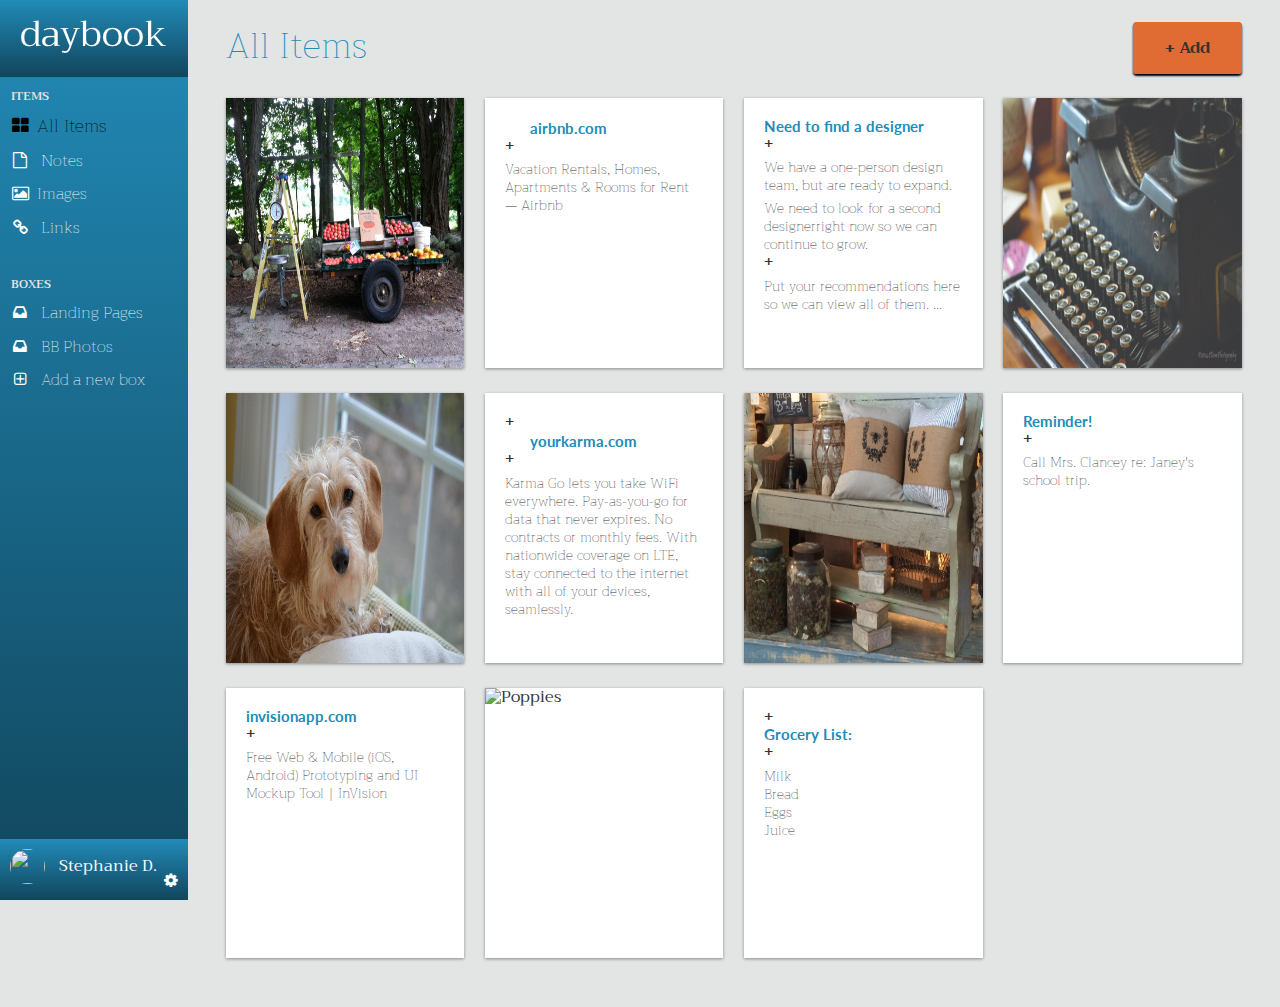
==== dashboard.html @ ded19042 "Dashboard Javascript completed" ====
<!DOCTYPE html>
 <html lang="en-us">
 <head>
   <meta http-equiv="X-UA-Compatible" content="IE=Edge">
   <meta name="viewport" content="width=device-width, initial-scale=1">
   <meta charset="UTF-8">
 
   <title>Dashboard | DayBook</title>
 
   <!-- Google Fonts -->
   <link href="https://fonts.googleapis.com/css?family=Trirong:300,400,400i,600,700" rel="stylesheet">
   <link href="https://fonts.googleapis.com/css?family=Puritan:400,400i,700" rel="stylesheet">
   <link href="https://fonts.googleapis.com/css?family=Lato" rel="stylesheet">
 
   <!-- CSS -->
   <link rel="stylesheet" href="css/normalize.css">
   <link rel="stylesheet" href="css/style.css">
   <link rel="stylesheet" href="css/font-awesome.css">
   <link rel="stylesheet" href="https://cdnjs.cloudflare.com/ajax/libs/animate.css/3.5.2/   
              animate.min.css">
   <link rel="stylesheet" href="css/dropit.css">

 
 </head>
 
 <body class="dashboard">

  <!-- RESPONSIVE NAV -->
    <a class="hamburger" id="menu" href="#">&#9776;</a>
   <!-- LEFT NAV -->
   <nav id="left-nav" class="left-nav">
     <a href="#" class="site-logo"><img src="images/site-logo.png" /></a>
     <div class="items">
       <p>Items</p>
       <ul>
       <div class="active">
         <li><a href="#"><i class="fa fa-th-large"></i>All Items</a></li>
       </div>
         <li><a href="#"><i class="fa fa-file-o"></i> Notes</a></li>
         <li><a href="imagepage.html"><i class="fa fa-picture-o"></i>Images</a></li>
         <li><a href="#"><i class="fa fa-link"></i> Links</a></li>
       </ul>
       <p>Boxes</p>
       <ul>
         <li><a href="#"><i class="fa fa-inbox"></i> Landing Pages</a></li>
         <li><a href="#"><i class="fa fa-inbox"></i> BB Photos</a></li>
         <li><a href="#"><i class="fa fa-plus-square-o"></i> Add a new box</a></li>
       </ul>
     </div>

<!-- Settings Dropdown -->
     <div class="settings">
     <img src="https://s3.amazonaws.com/uifaces/faces/twitter/adellecharles/128.jpg">
     <p>Stephanie D.</p>
     <ul class="menu settings-btn dropit-inverse">
            <li>
              <a href="#"><i class="fa fa-cog"></i></a>
              <ul>
                  <li><a href="#"><i class="fa fa-cog">&nbsp&nbsp</i>Settings</a></li>
                  <li><a href="#"><i class="fa fa-group">&nbsp&nbsp</i>Collaborators</a></li>
                  <li><a href="#"><i class="fa fa-sign-out">&nbsp&nbsp</i>Sign Out</a></li>
              </ul>
            </li>
          </ul>
  </div>
  </nav>

<main role="main">

   <!-- Content -->
   <section class="content">
     <div class="container">
       <div class="header">
         <h1>All Items</h1>
        
         <ul class="menu">
            <li>
              <a href="#" class="btn">+ Add</a>
              <ul>
                  <li><a href="#"><i class="fa fa-file-o">&nbsp&nbsp</i> Note</a></li>
                  <li><a href="#"><i class="fa fa-picture-o">&nbsp&nbsp</i> Image</a></li>
                  <li><a href="#"><i class="fa fa-link">&nbsp&nbsp</i> Link</a></li>
              </ul>
            </li>
          </ul>
       </div>
     </div>
     <div class="container">
       <div class="content-item">
         <div class="item-box">
            <img src="images/vegcart.jpg" alt="Vegetable Cart">
         </div>
       </div>
       <div class="content-item">
         <div class="item-box">
         <h2><img class="favicon" src="https://www.airbnb.com/favicon.ico"> <a href="#">airbnb.com</a></h2>
+         <p>Vacation Rentals, Homes, Apartments &amp; Rooms for Rent &mdash; Airbnb</p>
         </div>
       </div>
       <div class="content-item">
         <div class="item-box">
          <h2><a href="#">Need to find a designer</a></h2>
+          <p>We have a one-person design team, but are ready to expand.</p>
           <p> We need to look for a second designerright now so we can continue to grow.</p>
+          <p>Put your recommendations here so we can view all of them. ...</p>
         </div>
       </div>
       <div class="content-item">
         <div class="item-box">
         <img src="images/vintagetype.jpg" alt="Vintage Typewriter">
         </div>
       </div>
       <div class="content-item">
         <div class="item-box">
         <img src="images/abbydorr.jpg" alt="Cute Puppy">
         </div>
       </div>
       <div class="content-item">
         <div class="item-box">
         +          <h2><img class="favicon" src="https://www.yourkarma.com/favicon.ico"> <a href="#">yourkarma.com</a></h2>
+          <p>Karma Go lets you take WiFi everywhere. Pay-as-you-go for data that never expires.
              No contracts or monthly fees. With nationwide coverage on LTE, stay connected to the internet with all of your devices, seamlessly.</p>
         </div>
       </div>
       <div class="content-item">
         <div class="item-box">
         <img src="images/bench.jpg" alt="Bench">
         </div>
       </div>
       <div class="content-item">
         <div class="item-box">
         <h2><a href="#">Reminder!</a></h2>
+          <p>Call Mrs. Clancey re: Janey's school trip.</p>
         </div>
       </div>
       <div class="content-item">
         <div class="item-box">
         <h2><a href="https://www.invisionapp.com"> <a href="#">invisionapp.com</a></h2>
+          <p>Free Web &amp; Mobile (iOS, Android) Prototyping and UI Mockup Tool | InVision</p>
         </div>
       </div>
       <div class="content-item">
         <div class="item-box">
         <img src="images/poppies.jpg" alt="Poppies">
         </div>
       </div>
       <div class="content-item">
          <div class="item-box">
+          <h2><a href="#">Grocery List:</a></h2>
+          <p>Milk<br>Bread<br>Eggs<br>Juice</p>
          </div>
        </div>
     </div>
   </section>
 </main>
    <script src="js/jquery-3.2.0.min.js"></script>
   <script src="js/dropit.js"></script>
   <script type="text/javascript">
     $(".menu").dropit();
     $( "#menu" ).click(function() {
         $("#left-nav").toggleClass("open", 200);
     });
   </script>
 </body>
 </html>
---- css/style.css ----
html, body{
   overflow-x: hidden;
 }
 body {
   font-family: Trirong, Helvetica, Puritan, Arial, sans-serif;
   color:#333333;
 }
 h1, h2, h3, h4, h5, h6 {
   font-family: 'Trirong', serif;
 }
 h2 {
   font-size:28px;
   font-weight: normal;
   margin-bottom: 5px;
 }
 p {
   font-size:16px;
   line-height: 19px;
   font-weight: 100;
 }


 /* GRID */
 .container {
   margin-right: auto;
   margin-left: auto;
   padding-left: 15px;
   padding-right: 15px;
   position: relative;
 }
 .container:before,
 .container:after {
   content: " ";
   display: table;
 }
 .container:after {
   clear: both;
 }
 .one-half, .one-third, .one-fourth {
   width:96%;
   float:left;
   position:relative;
   min-height: 1px;
   margin:0 2% 20px;
 }

 @media (min-width: 768px) {
   .container {
     width: 750px;
   }
 }
 @media (min-width: 992px) {
   .container {
     width: 970px;
   }

   .one-half {
     width:46%;
   }
   .one-third {
     width:29.33333%;
   }
   .one-fourth {
     width:21%;
   }
 }
 @media (min-width: 1200px) {
   .container {
     width: 1170px;
   }
 }

.topleft {
   float: left;
}
.topright {
   float: right;
}

/* HEADER */
 header {
   color:#333333;
   background: url("../images/herobackground.jpg") top center no-repeat;
   background-size:cover;
   padding: 10px;
 }

   background-image:url(DayBook/images/herobackground.jpg);
   background-repeat:no-repeat;
   background-size: 100%;
   padding: 10px; }

 header nav {
   padding:1em 0;
 }
 header nav ul {
   display:inline;
   text-align: right;
   float:right;
   margin:0;
 }
 header nav ul > li {
   list-style-type: none;
   display: inline-block;
   margin:0 15px;
 }
 header nav ul > li.btn-outline {
   padding:10px 15px;
   border:2px solid #FFFFFF;
   border-radius: 4px;
 }
 header nav ul > li.btn-outline:hover {
   background:#FFFFFF;
 }
 header nav ul > li > a {
   color:#FFFFFF;
   text-decoration: none;
 }
 header nav ul > li.btn-outline:hover > a {
   color:#34495E;
 }
header .hero {
   text-align: center;
   display:block;
   position: relative;
 }
 header .hero h1 {
   font-size:48px;
   font-weight: normal;
   margin:95px 0 0;
 }
 header .hero p {
   font-size: 22px;
   line-height: 26px;
   font-weight: 100;
   margin:10px 0 40px;
 }
 header .hero img {
   width:90%;
   display: block;
   margin:3em auto 50px;
 }

 

/* BUTTONS */
 .btn {
   border-radius: 4px;
   color:#333333;
   font-weight: 700;
   text-decoration: none;
   padding:10px 30px;
   background: #e16c33;
   border: 2px solid #e16c33;
   box-shadow: 0px 2px 2px 0px #000000;
 }

 /* BENEFITS */
 .benefits {
   text-align: center;
   vertical-align: left;
   display:block;
   position:relative;
 }
 .benefits ul {
   margin: 0 auto;
   padding:4em 0;
 }
 .benefits ul li {
   list-style-type: none;
   display: inline-block;
 }
 .benefits i {
   color:#333333;
   font-size:50px;
   margin:0;
   vertical-align: middle;
 }
 .benefits h2 {
   color:#228bb8;
 }

/* Gray Rows */
 .benefitgray {
   text-align: center;
   height: 560;
   background-color: #E3E5E5;
   display:block;
   position:relative;
 }
 .benefitgray ul {
   margin: 0 auto;
   padding:4em 0;
 }
 .benefitgray ul li {
   list-style-type: none;
   display: inline-block;
 }
 .benefitgray i {
   color:#333333;
   font-size:60px;
   margin:0;
   vertical-align: middle;
 }
 .benefitgray h2 {
   color:#228bb8;
 }


 /* White Rows */
.benefitwhite {
   text-align: center;
   height: 560;
   background-color: white;
   display:block;
   position:relative;
 }
 .benefitwhite ul {
   margin: 0 auto;
   padding:4em 0;
 }
 .benefitwhite ul li {
   list-style-type: none;
   display: inline-block;
 }
 .benefitwhite i {
   color:#333333;
   font-size:60px;
   margin:0;
   vertical-align: middle;
 }
 .benefitwhite h2 {
   color:#228bb8;
 }
 .manwcomputer_box {
  float:right;
  width: 49%;
 }
.manwcomputer {
   width: 350px;
   height: 250px;
   margin-top: -20px;
   box-shadow: 0px 3px 5px 3px rgba(0,0,0,0.30);
   vertical-align: center;
   margin-left: 20px;
   
}
.girlwcomputer_box {
  float:right;
  width: 49%;
 }
.girlwcomputer {
   width: 350px;
   height: 250px
   margin-top: -20;
   box-shadow: 0px 3px 5px 3px rgba(0,0,0,0.30);
   
}
.freedombox {
  float: left;
  width: 49%;
}
.freedom {
   width: 350px;
   height: 250px;
   margin-top: -20px;
   box-shadow: 0px 3px 5px 3px rgba(0,0,0,0.30); 
}

/*Media query to remove benefit images if screen below 720*/

@media (max-width: 720px) {
  .manwcomputer {
    display: none;
  }
  .freedom {
    display: none;
  }
  .girlwcomputer {
    display: none;
  }
  
}


 /* PRICING */
 .pricing {
   background: #FFFFFF
   background-size:cover;
   text-align: center;
   padding:4em 0;
 }
 .pricing h2 {
   color:#228bb8;
 }

 .pricing p {
   color:#333333;
 }
 .pricing ul {
   margin:0 auto;
   padding:2em 0;
 }
 .pricing ul li {
   list-style-type: none;
 }

 .box {
   padding:0 15px 15px;
   background: #7BC4D4;
   box-shadow: 0px 2px 4px 0px rgba(0,0,0,0.20);
   min-height: 439px;
   position: relative;
   margin-top: 25px;
 }
 .box.middle {
   min-height: 485px;
   margin-top:0px;
 }
 .box h3 {
   font-family: "Lato", Helvetica, Arial, sans-serif;
   font-weight: 600;
   color: black;
   text-transform: uppercase;
   background: #c228bb8;
   box-shadow: 0px 1px 2px 0px rgba(0,0,0,0.40);
   left:0;
   right:0;
   top:0;
   text-align: center;
   margin:0 -15px 40px;
   padding:10px 0;
 }
.box h4 {
   font-size:50px;
   font-weight: normal;
   margin:40px 0 10px;
   color: black;
 }
 .box h4 span {
   font-size:32px;
   vertical-align: top;
 }
 .box h4 span.month {
   font-family: "Lato", Helvetica, Arial, sans-serif;
   font-weight: 100;
   color: black;
   font-size:20px;
   vertical-align: middle;
 }
 .box ul li {
   font-size:18px;
   margin-bottom:20px;
   font-weight: 100;
}
 .box .btn {
   position:absolute;
   bottom:20px;
   left:20px;
   right:20px;
 }
 .small {
   font-size: 12px;
   color: #FEFEFE;
   line-height: 15px;
   font-style:italic;
 }


/* TESTIMONIALS */
 .testimonials {
   background-color: #E3E5E5;
   padding:4em 0;
   text-align: center;
 }

 .testimonials h2 {
   color:#228bb8;
 }
 .testimonials ul li {
   list-style-type: none;
 }
 .testimonials blockquote {
   color:#FFFFFF;
   text-align: left;
   font-style: italic;
   background: #228BB8;
   background-image: linear-gradient(-180deg, #228BB8 0%, rgba(0,0,0,0.50) 100%);

   position: relative;
   padding:30px;
   width:auto;
   margin:0;
 }
 .testimonials blockquote:after {
   top: 100%;
   left: 13%;
   border: solid transparent;
   content: " ";
   height: 0;
   width: 0;
   position: absolute;
   pointer-events: none;
   border-top-color: #34495E;
   border-width: 10px;
   margin-left: -10px;
 }

 .testimonials img {
   height: 65px;
   width: 65px;
   border-radius:50%;
   float: left;
   display: inline-block;
   margin:20px 10px 0 0;
 }
 .testimonials p.name {
   float: left;
   display: inline-block;
   text-align: left;
   font-size:13px;
   margin-top: 30px;
 }


 /* FOOTER */
 footer {
   background-color: #7bc4d4;
   background: #7bc4d4;
   background-image: linear-gradient(-180deg, #7bc4d4 0%, rgba(0,0,0,0.20) 100%);
   color: #FFFFFF;
   height: 150px;
   position: relative;
   overflow: hidden;
   z-index: 0;
 }
 footer p, footer nav ul {
   font-size:14px;
   font-weight:100;
   text-align: center;
   margin: 10px auto 0;
 }
 footer nav ul li {
   list-style-type: none;
   display: inline;
 }
 footer nav ul li a {
   color:#FFFFFF;
   text-decoration: none;
 }
 footer .right-footer-block {
   background-color: transparent;
 }
 footer .logo{
   padding: 2.35em 0;
   margin: 0 auto;
   display: block;
 }
/*Media Queries for Footer*/

 @media (min-width: 992px){
   footer{
     background-color: #7bc4d4;
   background: #7bc4d4;
   background-image: linear-gradient(-180deg, #7bc4d4 0%, rgba(0,0,0,0.20) 100%);
     height: 100px;
   }
   footer p, footer nav ul{
     padding: 2em 0;
     text-align: left;
   }
   footer .right-footer-block {
     background-color: transparent;
   }
   footer .logo{
     padding: 2em 0 2em 1.5em;
   }
 }

 @media (max-width: 920px) {
    .logo  {
      display: none;
    }
    .right-footer-block {
      display: none;
    }
 }


/* DASHBOARD */
 .dashboard {
   background:#E3E5E5;
 }
 .left-nav {
   height: 100%;
   width:280px;
   position: absolute;
    -webkit-transition: all 0.3s ease-in-out;
   -moz-transition: all 0.3s ease-in-out;
   -o-transition: all 0.3s ease-in-out;
   transition: all 0.3s ease-in-out;
   transform: translate(-280px,0);
     -webkit-transform: translate(-280px,0); /** Chrome & Safari **/
     -o-transform: translate(-280px,0); /** Opera **/
     -moz-transform: translate(-280px,0); /** Firefox **/
 }
 .left-nav.open {
   display:block;
   width:280px;
   background: #228BB8;
   background-image: linear-gradient(-180deg, #228BB8 0%, rgba(0,0,0,0.50) 100%);
   -webkit-transition: all 0.3s ease-in-out;
   -moz-transition: all 0.3s ease-in-out;
   -o-transition: all 0.3s ease-in-out;
   transition: all 0.3s ease-in-out;
   transform: translate(0,0);
     -webkit-transform: translate(0,0); /** Chrome & Safari **/
     -o-transform: translate(0,0); /** Opera **/
     -moz-transform: translate(0,0); /** Firefox **/
     z-index: 100;
 }
 .hamburger {
   position:absolute;
   z-index: 1000;
   background:#288BB8;
   color:#FFF;
   text-decoration: none;
   font-size: 22px;
   padding: 10px 15px;
   border-radius: 4px;
   left: 5px;
   top: 15px;
 }


 @media (min-width:992px) {
   .left-nav {
     height: 100vh;
     width:14.66666667%;
     color:#FFFFFF;
     background: #228BB8;
     background-image: linear-gradient(-180deg, #228BB8 0%, rgba(0,0,0,0.50) 100%);
     float:left;
     position: fixed;
     display:block;
     transform: translate(0,0);
     -webkit-transform: translate(0,0); /** Chrome & Safari **/
     -o-transform: translate(0,0); /** Opera **/
     -moz-transform: translate(0,0); /** Firefox **/
   }
   .left-nav.open {
     width:14.66666667%;
     transform: translate(0,0);
     -webkit-transform: translate(0,0); /** Chrome & Safari **/
     -o-transform: translate(0,0); /** Opera **/
     -moz-transform: translate(0,0); /** Firefox **/
   }
   .hamburger {
     display:none;
   }
 }


 .left-nav .site-logo {
   padding:20px 0;
   background: #228BB8;
   background-image: linear-gradient(-180deg, #228BB8 0%, rgba(0,0,0,0.50) 100%);
   display:block;
   text-align: center;
 }
 .left-nav .items {
   padding:0 6%;
 }
 .left-nav .items p {
   font-weight: 600;
   text-transform: uppercase;
   font-size: 12px;
   color: #E3E5E5;
   line-height: 15px;
 }
 .left-nav .items ul {
   margin:0 0 40px;
   padding:0;
 }
 .left-nav .items ul li {
   list-style-type: none;
   margin-bottom: 15px;
 }
 .left-nav .items ul li a {
   color:#FFFFFF;
   text-decoration: none;
   font-weight: 100;
 }
 .left-nav .items ul li a i {
   width:18px;
   text-align: center;
   margin-right:8px;
 }
/* LEFT NAVBAR SETTINGS */
 .left-nav .settings {
   position:absolute;
   background: #228BB8;
   background-image: linear-gradient(-180deg, #228BB8 0%, rgba(0,0,0,0.50) 100%);
   width:100%;
   bottom:0;
   left:0;
   right:0;
   padding:10px 0;
 }
 .left-nav .settings img {
   height:35px;
   width:35px;
   border-radius: 50%;
   margin-left:10px;
   display: inline-block;
 }
 .left-nav .settings p {
   display: inline-block;
   vertical-align: top;
   padding-top: 8px;
   font-weight: 400;
   margin:0 0 0 10px;
 }
 .left-nav .settings a {
   color:#FFFFFF;
   text-decoration: none;
   text-align: right;
   float: right;
   margin-right:10px;
   margin-top:8px;
 }
 .left-nav .items ul .active li a {
   color:#000000;
   font-size: 18px;
   text-decoration: none;
   font-weight: 100;
   
 }
/* CONTENT */
 .content {
   padding:6em 1% 1.5em;
   float:right;
   width:98%;
   position: relative;
 }
 .content .header {
   margin:0 1% 20px;
 }
 .content .header h1 {
   font-family: Trirong, Helvetica, Arial, sans-serif;
   font-weight: 100;
   margin:0 0 30px;
   font-size: 36px;
   color: #228BB8;
   line-height: 44px;
   float: left;
   display:inline-block;
 }
 .content .header > a {
   float:right;
 }
 .content-item {
   width:96%;
   margin:0 2% 25px;
   float:left;
   display:block;
 }
 .item-box {
   display:block;
   height:230px;
   background: #FFFFFF;
   box-shadow: 0px 1px 3px 0px rgba(0,0,0,0.40);
   position: relative;
   overflow: hidden;
   padding:20px;
 }
 /* Larger Mobile Devices */
 @media (min-width:460px) {
   .content {
     padding:1.5em 1%;
     float:right;
     width:90%;
     position: relative;
   }
   .content-item {
     width:46%;
     margin:0 2% 25px;
     float:left;
     display:block;
   }
 }
 /* Tablets */
 @media (min-width:768px) {
   .content {
     padding:1.5em 5%;
     float:right;
     width:90%;
     position: relative;
   }
   .content > .container {
     width:700px;
   }
   .content-item {
     width:31.33333%;
     margin:0 1% 25px;
   }
 }
/* Laptops and Desktops */
 @media (min-width:992px) {
   .content {
     padding:1.5em 1%;
     float:right;
     width:83.33333333%;
     position: relative;
   }
   .content > .container {
     width:auto;
   }
   .content-item {
     width:23%;
     margin:0 1% 25px;
   }
 }
 .item-box > img {
   position:absolute;
   height:100%;
   width:100%;
   top:0;
   left:0;
   right:0;
 }
 .item-box h2 {
   font-family: 'Lato', Helvetica, Arial, sans-serif;
   font-weight: 700;
   font-size: 15px;
   line-height: 17px;
   margin:0;
 }
 .item-box h2 a {
   color: #228BB8;
   text-decoration: none;
 }
 .item-box h2 img {
   width:16px;
   height:16px;
   position:relative;
   top:2px;
   margin-right:5px;
 }
 .item-box p {
   font-size: 14px;
   color: #333333;
   line-height: 18px;
   margin:5px 0 0;
 }
 /* Image Page */

 .imagepage {
   background-color: #E3E5E5;
 }
---- css/dropit.css ----
/*
 * Dropit v1.1.0
 * http://dev7studios.com/dropit
 *
 * Copyright 2012, Dev7studios
 * Free to use and abuse under the MIT license.
 * http://www.opensource.org/licenses/mit-license.php
 */

/* These styles assume you are using ul and li */


.dropit {
    list-style: none;
    padding: 0;
    margin: 15px 0 0;
    float: right;
    display: inline-block;
}
/*Drop Down from ADD button */
.dropit .dropit-trigger { position: relative; }
.dropit .dropit-submenu {
    position: absolute;
    top: 100%;
    right: 0; /* dropdown left or right */
    z-index: 1000;
    display: none;
    min-width: 100px;
    list-style: none;
    padding: 20px;
    margin: 30px 0 0;
}
/*Drop UP from settings cog*/
.dropit-inverse.dropit .dropit-submenu {
    position: absolute;
    top: -110px;
    right: -50; /* dropdown left or right */
    z-index: 1000;
    display: none;
    min-width: 140px;
    list-style: none;
    padding-top: 10px;
    padding-left: 5px;
    padding-bottom: 10px;
    margin: 10px 0px 0px 0px;
}
.dropit .dropit-open .dropit-submenu {
   display: block;
   background: #FFFFFF;
   box-shadow: 0px 2px 4px 0px rgba(0,0,0,0.30);
   border-radius: 4px;
}
/* triangle for drop down menu (pointing up)
 .dropit .dropit-open .dropit-submenu:after {
  content: "" ;
  position: absolute;
  border-style: solid;
  border-width: 0 8px 8px;
  border-color: #FFFFFF;
  border-left: 20px solid transparent; 
  border-right: 20px solid transparent;
  border-bottom: 20px solid #FFFFFF;
  display: block;
  width: 0;
  z-index: 1;
  top: -8px;
  right: 10px;
 } */
 
 .dropit .dropit-open .dropit-submenu li {
  display: block;
  margin-bottom: 20px;
 }
 .dropit .dropit-open .dropit-submenu li:last-child {
  margin-bottom: 0px;
 }
 .dropit .dropit-open .dropit-submenu li a {
  color:#34495E;
  text-decoration: none;
  font-family: "Lato", Helvetica, Arial, sans-serif;
  font-weight:100;
 }
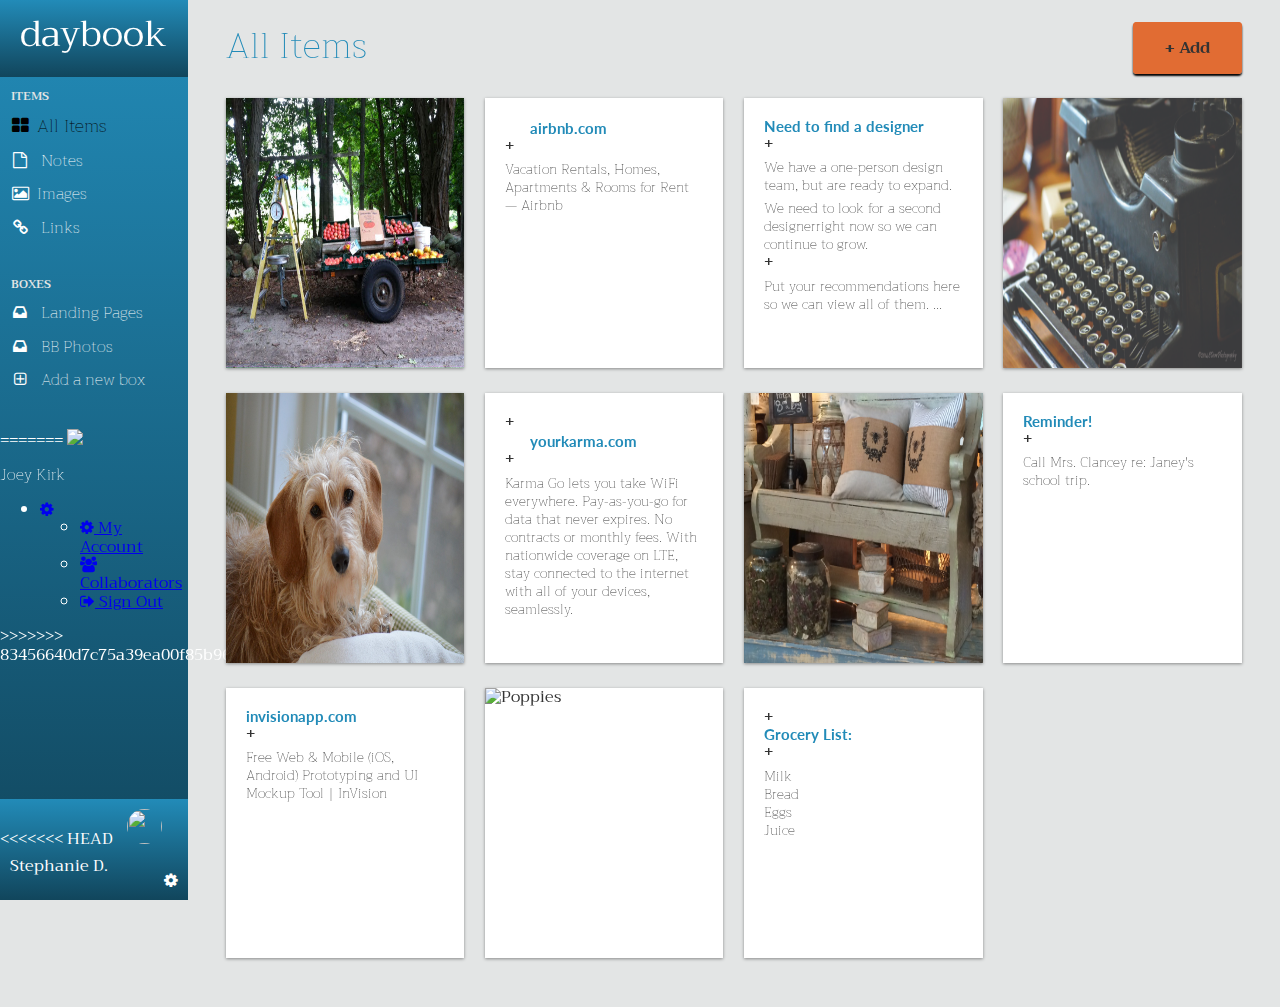
==== commit dd88554c: "Dashboard Javascript completed (4)" ====
--- a/dashboard.html
+++ b/dashboard.html
@@ -50,6 +50,7 @@
 
 <!-- Settings Dropdown -->
      <div class="settings">
+<<<<<<< HEAD
      <img src="https://s3.amazonaws.com/uifaces/faces/twitter/adellecharles/128.jpg">
      <p>Stephanie D.</p>
      <ul class="menu settings-btn dropit-inverse">
@@ -63,6 +64,23 @@
             </li>
           </ul>
   </div>
+=======
+     <img src="https://s3.amazonaws.com/uifaces/faces/twitter/jsa/128.jpg">
+     <p>Joey Kirk</p>
+     
+    <ul class="setting-menu" id="settings_btn">
+    <li>
+      <a href="#" class="setting-btn"><i class="fa fa-cog"></i></a>
+      <ul>
+          <li><a href="#"><i class="fa fa-cog"></i> My Account</a></li>
+          <li><a href="#"><i class="fa fa-users"></i> Collaborators</a></li>
+          <li><a href="#"><i class="fa fa-sign-out"></i> Sign Out</a></li>
+      </ul>
+    </li>
+   </ul>
+   </div>
+
+>>>>>>> 83456640d7c75a39ea00f85b968fc23415013dc0
   </nav>
 
 <main role="main">
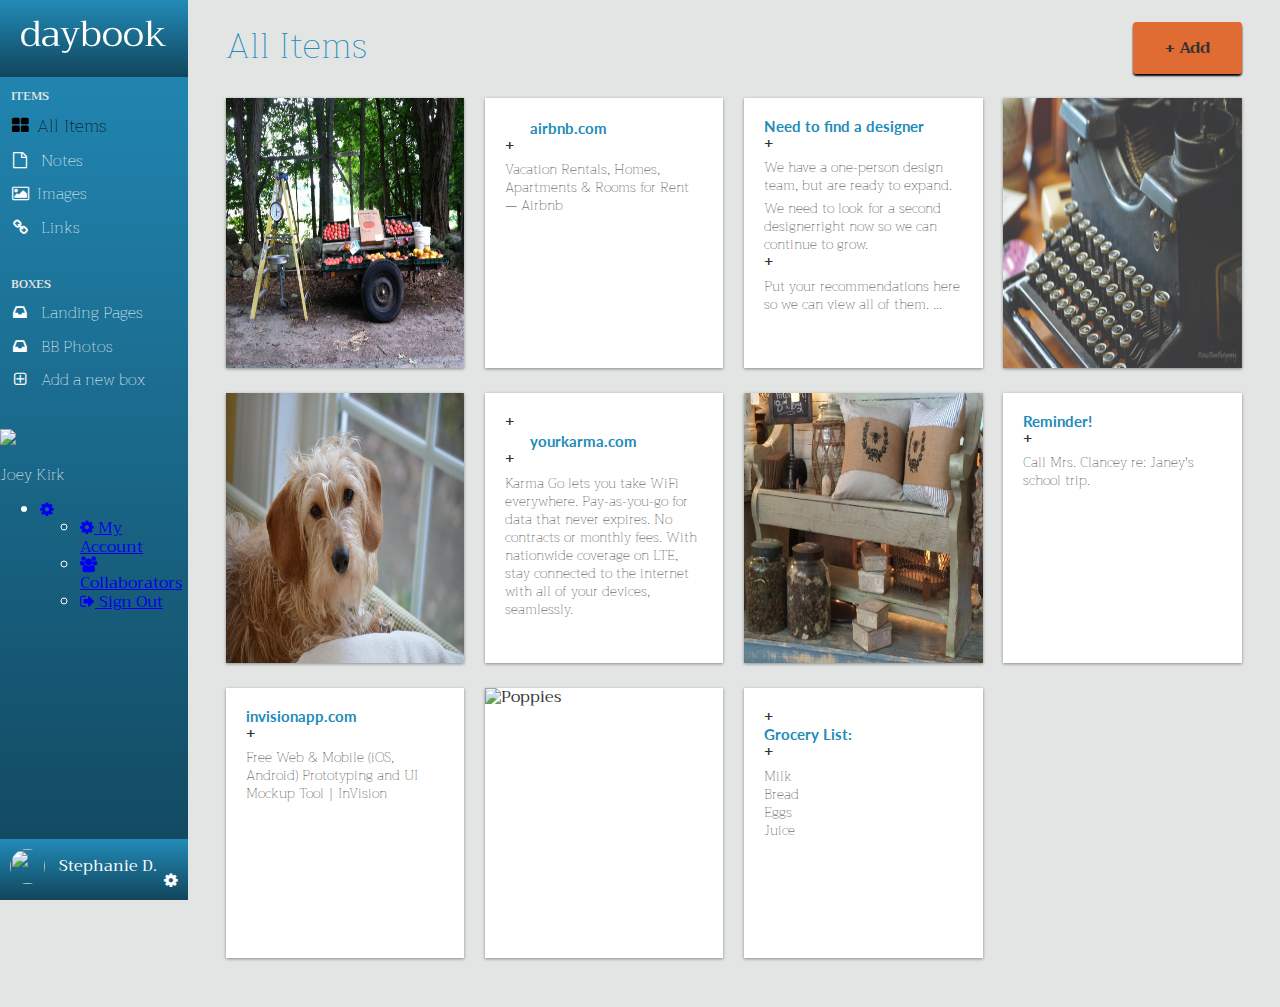
==== commit dfe95b9d: "Dashboard Javascript completed (5)" ====
--- a/dashboard.html
+++ b/dashboard.html
@@ -50,7 +50,6 @@
 
 <!-- Settings Dropdown -->
      <div class="settings">
-<<<<<<< HEAD
      <img src="https://s3.amazonaws.com/uifaces/faces/twitter/adellecharles/128.jpg">
      <p>Stephanie D.</p>
      <ul class="menu settings-btn dropit-inverse">
@@ -64,7 +63,6 @@
             </li>
           </ul>
   </div>
-=======
      <img src="https://s3.amazonaws.com/uifaces/faces/twitter/jsa/128.jpg">
      <p>Joey Kirk</p>
      
@@ -79,8 +77,6 @@
     </li>
    </ul>
    </div>
-
->>>>>>> 83456640d7c75a39ea00f85b968fc23415013dc0
   </nav>
 
 <main role="main">
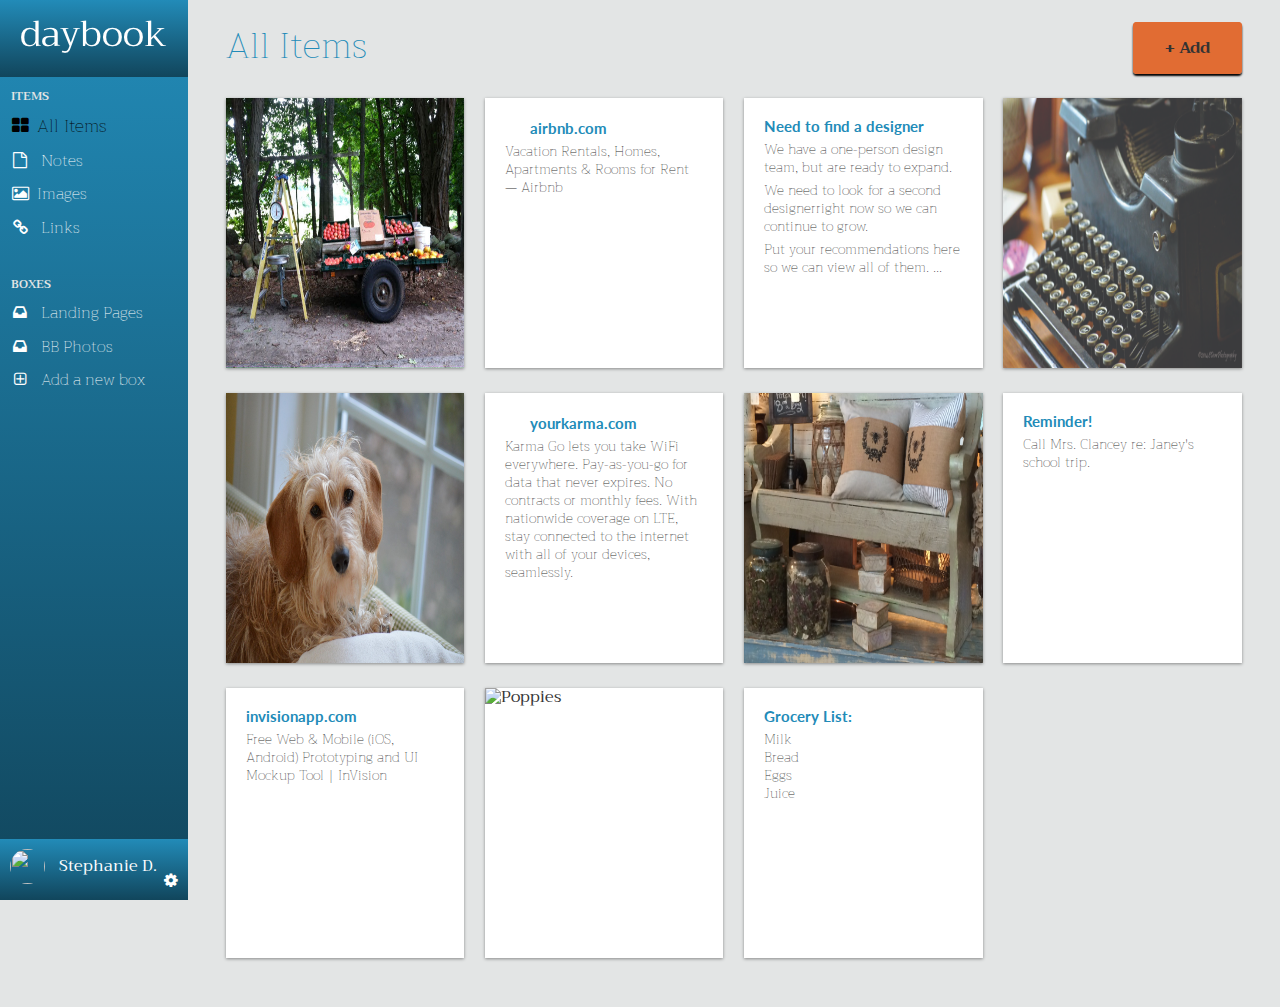
==== commit eadddd8a: "Final Push, Deploying Daybook" ====
--- a/dashboard.html
+++ b/dashboard.html
@@ -63,20 +63,6 @@
             </li>
           </ul>
   </div>
-     <img src="https://s3.amazonaws.com/uifaces/faces/twitter/jsa/128.jpg">
-     <p>Joey Kirk</p>
-     
-    <ul class="setting-menu" id="settings_btn">
-    <li>
-      <a href="#" class="setting-btn"><i class="fa fa-cog"></i></a>
-      <ul>
-          <li><a href="#"><i class="fa fa-cog"></i> My Account</a></li>
-          <li><a href="#"><i class="fa fa-users"></i> Collaborators</a></li>
-          <li><a href="#"><i class="fa fa-sign-out"></i> Sign Out</a></li>
-      </ul>
-    </li>
-   </ul>
-   </div>
   </nav>
 
 <main role="main">
@@ -108,15 +94,15 @@
        <div class="content-item">
          <div class="item-box">
          <h2><img class="favicon" src="https://www.airbnb.com/favicon.ico"> <a href="#">airbnb.com</a></h2>
-+         <p>Vacation Rentals, Homes, Apartments &amp; Rooms for Rent &mdash; Airbnb</p>
+         <p>Vacation Rentals, Homes, Apartments &amp; Rooms for Rent &mdash; Airbnb</p>
          </div>
        </div>
        <div class="content-item">
          <div class="item-box">
           <h2><a href="#">Need to find a designer</a></h2>
-+          <p>We have a one-person design team, but are ready to expand.</p>
+          <p>We have a one-person design team, but are ready to expand.</p>
            <p> We need to look for a second designerright now so we can continue to grow.</p>
-+          <p>Put your recommendations here so we can view all of them. ...</p>
+          <p>Put your recommendations here so we can view all of them. ...</p>
          </div>
        </div>
        <div class="content-item">
@@ -131,8 +117,8 @@
        </div>
        <div class="content-item">
          <div class="item-box">
-         +          <h2><img class="favicon" src="https://www.yourkarma.com/favicon.ico"> <a href="#">yourkarma.com</a></h2>
-+          <p>Karma Go lets you take WiFi everywhere. Pay-as-you-go for data that never expires.
+                   <h2><img class="favicon" src="https://www.yourkarma.com/favicon.ico"> <a href="#">yourkarma.com</a></h2>
+          <p>Karma Go lets you take WiFi everywhere. Pay-as-you-go for data that never expires.
               No contracts or monthly fees. With nationwide coverage on LTE, stay connected to the internet with all of your devices, seamlessly.</p>
          </div>
        </div>
@@ -144,13 +130,13 @@
        <div class="content-item">
          <div class="item-box">
          <h2><a href="#">Reminder!</a></h2>
-+          <p>Call Mrs. Clancey re: Janey's school trip.</p>
+          <p>Call Mrs. Clancey re: Janey's school trip.</p>
          </div>
        </div>
        <div class="content-item">
          <div class="item-box">
          <h2><a href="https://www.invisionapp.com"> <a href="#">invisionapp.com</a></h2>
-+          <p>Free Web &amp; Mobile (iOS, Android) Prototyping and UI Mockup Tool | InVision</p>
+         <p>Free Web &amp; Mobile (iOS, Android) Prototyping and UI Mockup Tool | InVision</p>
          </div>
        </div>
        <div class="content-item">
@@ -160,8 +146,8 @@
        </div>
        <div class="content-item">
           <div class="item-box">
-+          <h2><a href="#">Grocery List:</a></h2>
-+          <p>Milk<br>Bread<br>Eggs<br>Juice</p>
+          <h2><a href="#">Grocery List:</a></h2>
+          <p>Milk<br>Bread<br>Eggs<br>Juice</p>
           </div>
         </div>
      </div>
--- a/css/style.css
+++ b/css/style.css
@@ -1,4 +1,4 @@
-  html, body{
+ html, body{
    overflow-x: hidden;
  }
  body {
@@ -53,7 +53,6 @@
    .container {
      width: 970px;
    }
-
    .one-half {
      width:46%;
    }
@@ -69,13 +68,14 @@
      width: 1170px;
    }
  }
-
-.topleft {
-   float: left;
+ .topleft {
+  position: absolute;
+  float: left;
 }
 .topright {
    float: right;
 }
+ 
 
 /* HEADER */
  header {
@@ -141,7 +141,6 @@
    margin:3em auto 50px;
  }
 
- 
 
 /* BUTTONS */
  .btn {
@@ -155,6 +154,7 @@
    box-shadow: 0px 2px 2px 0px #000000;
  }
 
+
  /* BENEFITS */
  .benefits {
    text-align: center;
@@ -179,7 +179,6 @@
  .benefits h2 {
    color:#228bb8;
  }
-
 /* Gray Rows */
  .benefitgray {
    text-align: center;
@@ -204,6 +203,7 @@
  }
  .benefitgray h2 {
    color:#228bb8;
+ }
  }
 
 
@@ -342,7 +342,7 @@
    vertical-align: top;
  }
  .box h4 span.month {
-   font-family: "Lato", Helvetica, Arial, sans-serif;
+   font-family: Trirong, Helvetica, Arial, sans-serif;
    font-weight: 100;
    color: black;
    font-size:20px;
@@ -386,7 +386,6 @@
    font-style: italic;
    background: #228BB8;
    background-image: linear-gradient(-180deg, #228BB8 0%, rgba(0,0,0,0.50) 100%);
-
    position: relative;
    padding:30px;
    width:auto;
@@ -461,8 +460,8 @@
  @media (min-width: 992px){
    footer{
      background-color: #7bc4d4;
-   background: #7bc4d4;
-   background-image: linear-gradient(-180deg, #7bc4d4 0%, rgba(0,0,0,0.20) 100%);
+     background: #7bc4d4;
+     background-image: linear-gradient(-180deg, #7bc4d4 0%, rgba(0,0,0,0.20) 100%);
      height: 100px;
    }
    footer p, footer nav ul{
--- a/css/dropit.css
+++ b/css/dropit.css
@@ -77,6 +77,6 @@
  .dropit .dropit-open .dropit-submenu li a {
   color:#34495E;
   text-decoration: none;
-  font-family: "Lato", Helvetica, Arial, sans-serif;
+  font-family: Trirong, Helvetica, Arial, sans-serif;
   font-weight:100;
  }
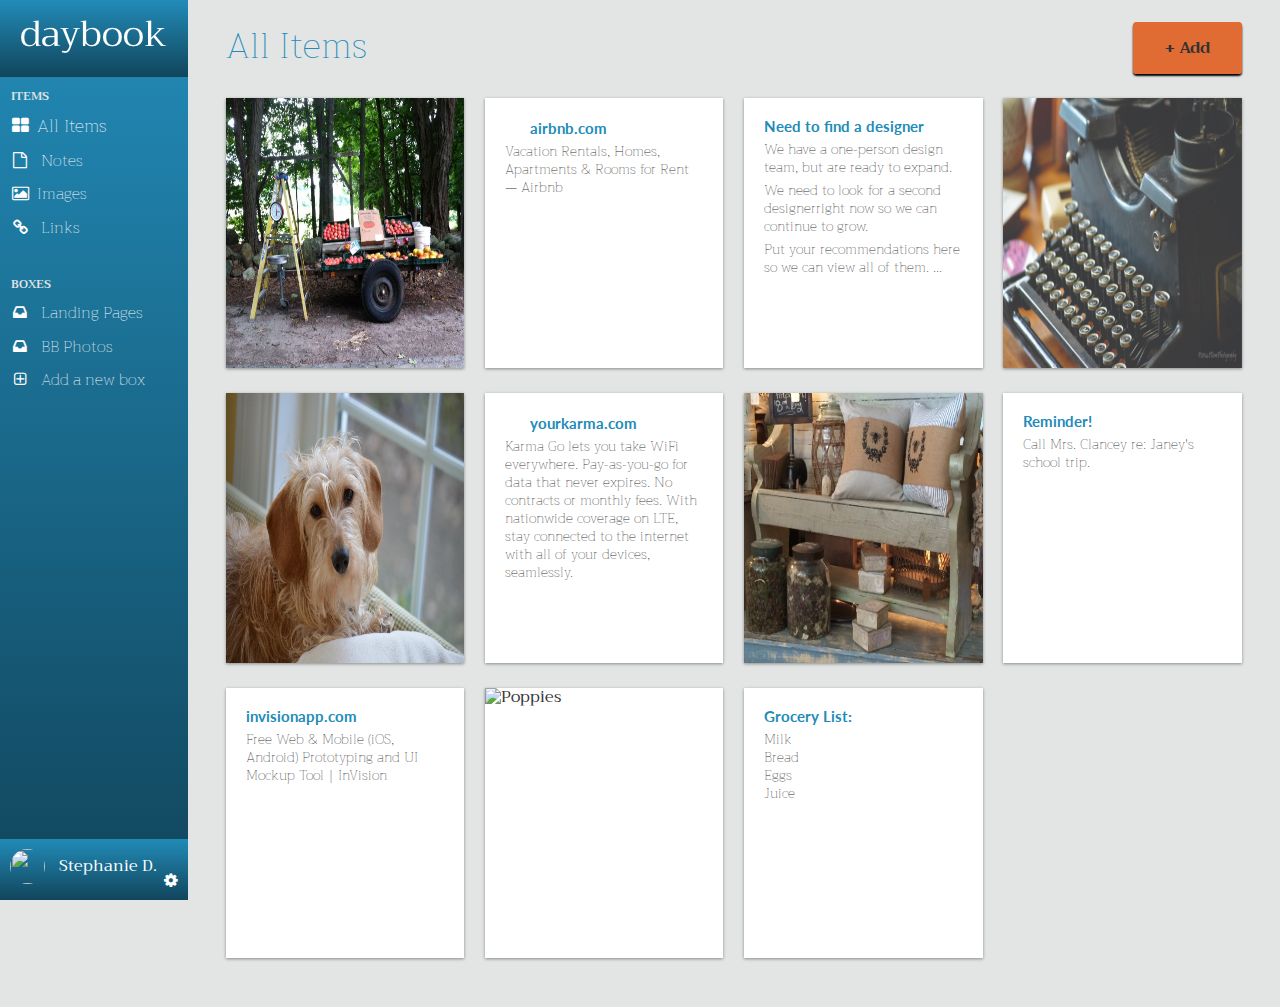
==== commit 7d9959f8: "Final Push, Deploying DayBook" ====
--- a/dashboard.html
+++ b/dashboard.html
@@ -63,6 +63,9 @@
             </li>
           </ul>
   </div>
+    
+     
+    
   </nav>
 
 <main role="main">
--- a/css/style.css
+++ b/css/style.css
@@ -140,7 +140,6 @@
    display: block;
    margin:3em auto 50px;
  }
-
 
 /* BUTTONS */
  .btn {
@@ -278,10 +277,8 @@
   }
   .girlwcomputer {
     display: none;
-  }
-  
+  } 
 }
-
 
  /* PRICING */
  .pricing {
@@ -460,6 +457,9 @@
  @media (min-width: 992px){
    footer{
      background-color: #7bc4d4;
+
+     background: #7bc4d4;
+     background-image: linear-gradient(-180deg, #7bc4d4 0%, rgba(0,0,0,0.20) 100%);
      background: #7bc4d4;
      background-image: linear-gradient(-180deg, #7bc4d4 0%, rgba(0,0,0,0.20) 100%);
      height: 100px;
@@ -629,7 +629,7 @@
    margin-top:8px;
  }
  .left-nav .items ul .active li a {
-   color:#000000;
+   color:#FFFFFF;
    font-size: 18px;
    text-decoration: none;
    font-weight: 100;
@@ -757,3 +757,5 @@
  .imagepage {
    background-color: #E3E5E5;
  }
+
+
--- a/css/dropit.css
+++ b/css/dropit.css
@@ -77,6 +77,6 @@
  .dropit .dropit-open .dropit-submenu li a {
   color:#34495E;
   text-decoration: none;
-  font-family: Trirong, Helvetica, Arial, sans-serif;
+  font-family: "Lato", Helvetica, Arial, sans-serif;
   font-weight:100;
  }
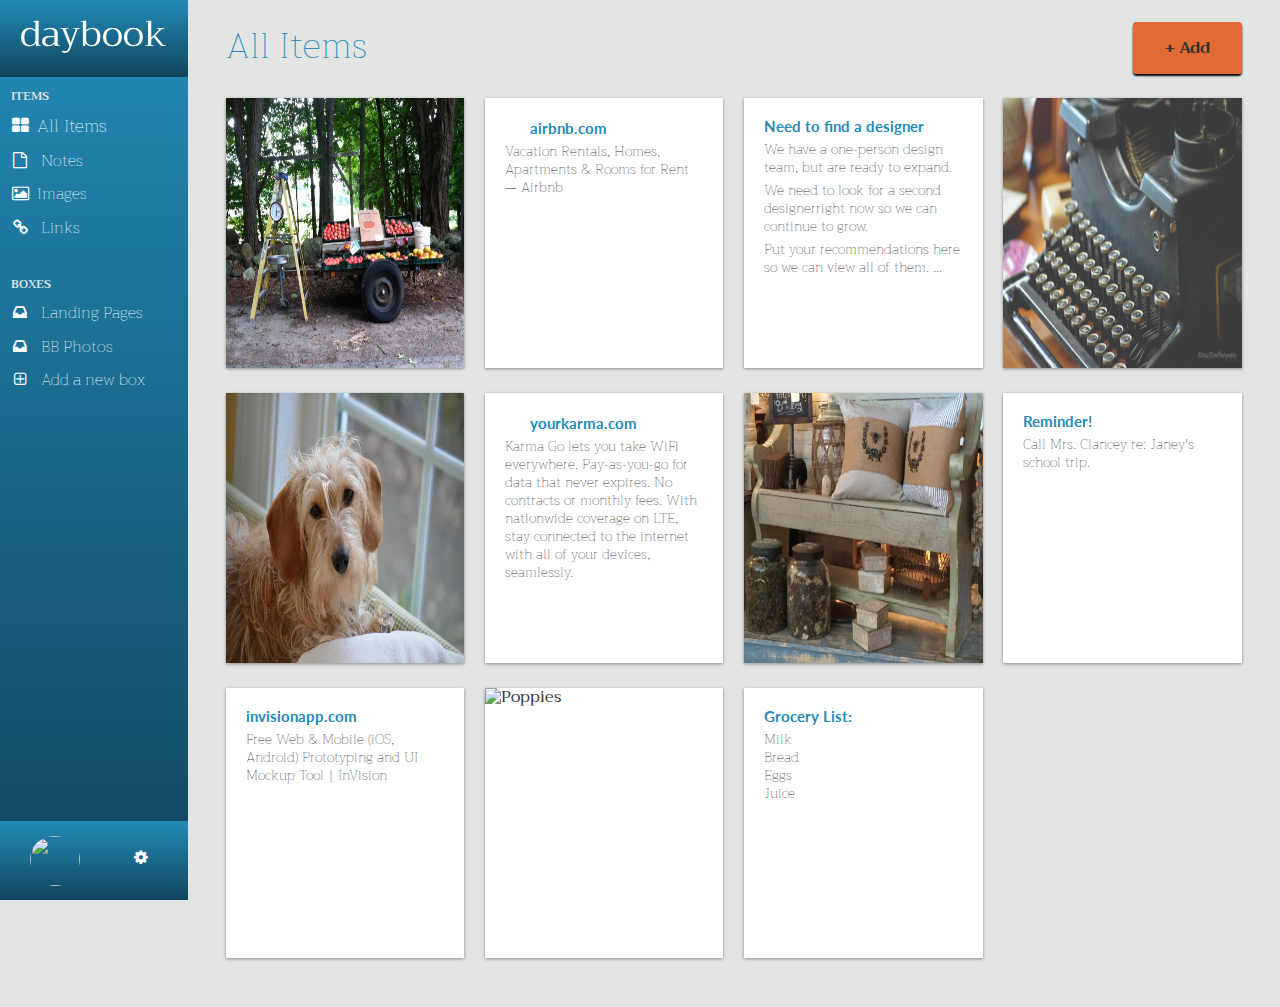
==== commit fe2dd0a6: "Final Push; Deploying DayBook" ====
--- a/dashboard.html
+++ b/dashboard.html
@@ -51,7 +51,7 @@
 <!-- Settings Dropdown -->
      <div class="settings">
      <img src="https://s3.amazonaws.com/uifaces/faces/twitter/adellecharles/128.jpg">
-     <p>Stephanie D.</p>
+     <!--<p>Stephanie D.</p>-->
      <ul class="menu settings-btn dropit-inverse">
             <li>
               <a href="#"><i class="fa fa-cog"></i></a>
@@ -62,10 +62,7 @@
               </ul>
             </li>
           </ul>
-  </div>
-    
-     
-    
+  </div>    
   </nav>
 
 <main role="main">
--- a/css/style.css
+++ b/css/style.css
@@ -607,26 +607,27 @@
    padding:10px 0;
  }
  .left-nav .settings img {
-   height:35px;
-   width:35px;
-   border-radius: 50%;
-   margin-left:10px;
-   display: inline-block;
- }
+    height: 50px;
+    width: 50px;
+    border-radius: 50%;
+    margin-left: 30px;
+    padding-top: 5px;
+    display: inline-block;
+}
+ /* name beside avatar add to dashboard as well
  .left-nav .settings p {
    display: inline-block;
-   vertical-align: top;
-   padding-top: 8px;
+   padding-top: 5px;
    font-weight: 400;
-   margin:0 0 0 10px;
- }
+ }
+ */
+
  .left-nav .settings a {
    color:#FFFFFF;
    text-decoration: none;
    text-align: right;
    float: right;
-   margin-right:10px;
-   margin-top:8px;
+   margin-top:3px;
  }
  .left-nav .items ul .active li a {
    color:#FFFFFF;
--- a/css/dropit.css
+++ b/css/dropit.css
@@ -77,6 +77,6 @@
  .dropit .dropit-open .dropit-submenu li a {
   color:#34495E;
   text-decoration: none;
-  font-family: "Lato", Helvetica, Arial, sans-serif;
+  font-family: Trirong, Helvetica, Arial, sans-serif;
   font-weight:100;
  }
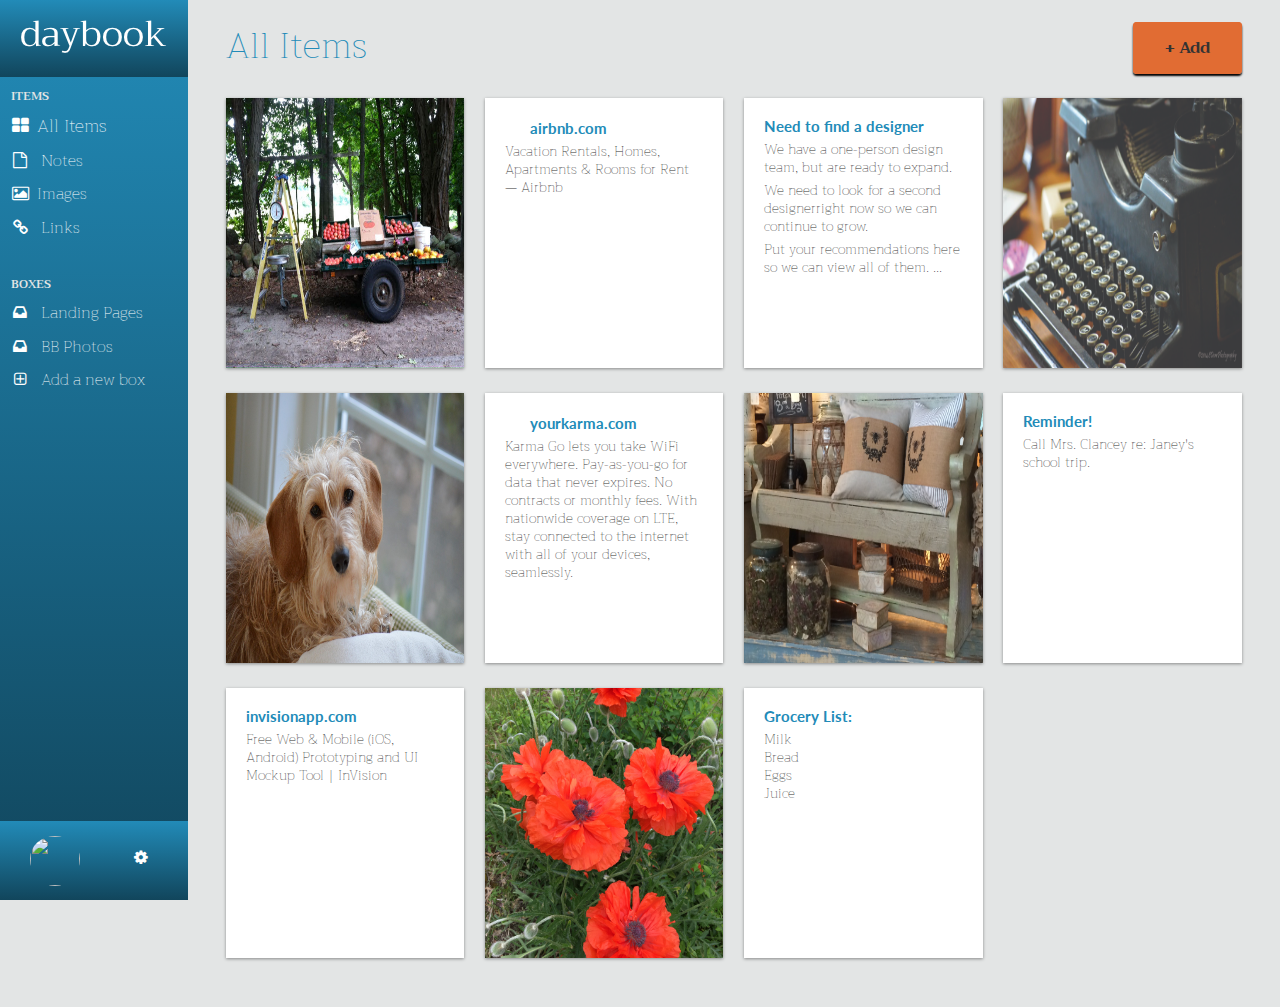
==== commit 5301b2e6: "Update poppy image" ====
--- a/dashboard.html
+++ b/dashboard.html
@@ -141,7 +141,7 @@
        </div>
        <div class="content-item">
          <div class="item-box">
-         <img src="images/poppies.jpg" alt="Poppies">
+         <img src="images/Poppies.jpg" alt="Poppies">
          </div>
        </div>
        <div class="content-item">
